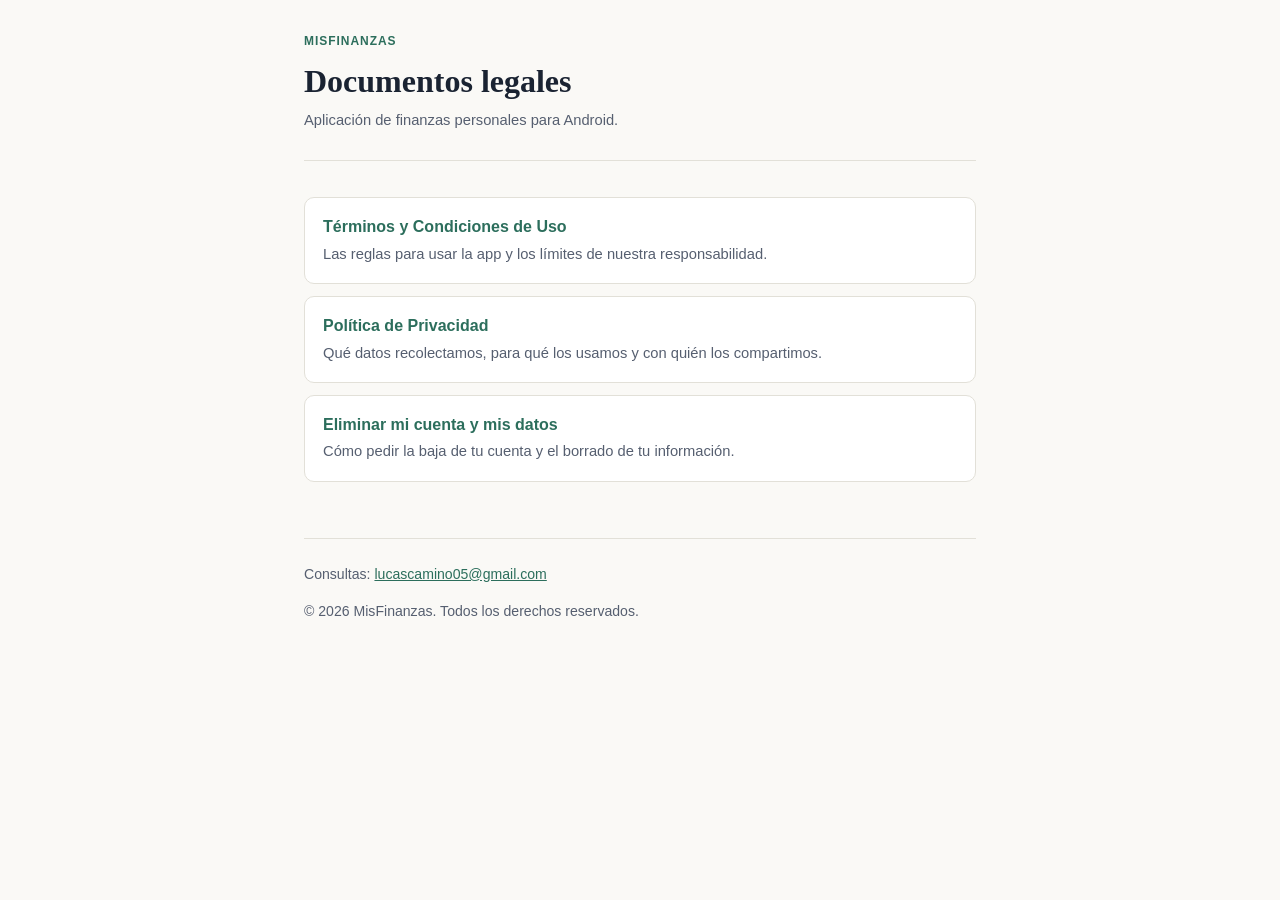
==== index.html @ 3539849a "Agrega sitio legal de MisFinanzas Terminos y condiciones, politica de privacidad, pagina de eliminac" ====
<!doctype html>
<html lang="es">
<head>
<meta charset="utf-8">
<meta name="viewport" content="width=device-width, initial-scale=1">
<title>MisFinanzas — Documentos legales</title>
<meta name="description" content="Términos y condiciones, política de privacidad y eliminación de cuenta de la app MisFinanzas.">
<link rel="stylesheet" href="style.css">
</head>
<body>
<div class="wrap">

  <header class="doc-header">
    <p class="eyebrow">MisFinanzas</p>
    <h1>Documentos legales</h1>
    <p class="meta">Aplicación de finanzas personales para Android.</p>
  </header>

  <ul class="doc-list">
    <li>
      <a href="terms.html">
        <strong>Términos y Condiciones de Uso</strong>
        <span>Las reglas para usar la app y los límites de nuestra responsabilidad.</span>
      </a>
    </li>
    <li>
      <a href="privacy-policy.html">
        <strong>Política de Privacidad</strong>
        <span>Qué datos recolectamos, para qué los usamos y con quién los compartimos.</span>
      </a>
    </li>
    <li>
      <a href="delete-account.html">
        <strong>Eliminar mi cuenta y mis datos</strong>
        <span>Cómo pedir la baja de tu cuenta y el borrado de tu información.</span>
      </a>
    </li>
  </ul>

  <footer>
    <p>Consultas: <a href="mailto:lucascamino05@gmail.com">lucascamino05@gmail.com</a></p>
    <p>© 2026 MisFinanzas. Todos los derechos reservados.</p>
  </footer>

</div>
</body>
</html>
---- style.css ----
:root {
  --bg: #faf9f6;
  --bg-raised: #ffffff;
  --text: #1a2332;
  --text-muted: #565f70;
  --border: #e2e0d8;
  --accent: #2c6e5c;
  --accent-soft: #e7f0ec;
  --warn-bg: #fdf3e3;
  --warn-border: #e8c98a;
  --warn-text: #6b4a12;
}
@media (prefers-color-scheme: dark) {
  :root {
    --bg: #11151c;
    --bg-raised: #171c25;
    --text: #e9e7e0;
    --text-muted: #9aa3b5;
    --border: #2a3140;
    --accent: #6fbfa4;
    --accent-soft: #1c2b28;
    --warn-bg: #2b2314;
    --warn-border: #5a4620;
    --warn-text: #e3c07f;
  }
}

* { box-sizing: border-box; }
body {
  margin: 0;
  background: var(--bg);
  color: var(--text);
  font-family: -apple-system, "Segoe UI", Roboto, Helvetica, Arial, sans-serif;
  line-height: 1.65;
}
h1, h2 {
  font-family: Georgia, "Iowan Old Style", "Palatino Linotype", Palatino, serif;
  text-wrap: balance;
}
.wrap { max-width: 720px; margin: 0 auto; padding: 32px 24px 96px; }

.site-nav {
  display: flex; flex-wrap: wrap; gap: 6px 18px;
  margin: 0 0 36px; padding-bottom: 14px;
  border-bottom: 1px solid var(--border); font-size: .88rem;
}
.site-nav a { color: var(--text-muted); text-decoration: none; }
.site-nav a:hover, .site-nav a[aria-current="page"] { color: var(--accent); }
.site-nav a[aria-current="page"] { font-weight: 600; }

header.doc-header { margin-bottom: 36px; padding-bottom: 28px; border-bottom: 1px solid var(--border); }
.eyebrow {
  text-transform: uppercase; letter-spacing: .08em; font-size: .75rem;
  color: var(--accent); font-weight: 600; margin: 0 0 10px;
}
h1 { font-size: 2rem; margin: 0 0 8px; line-height: 1.2; }
.meta { color: var(--text-muted); font-size: .92rem; margin: 0; }

.tldr {
  background: var(--accent-soft); border: 1px solid var(--border);
  border-radius: 10px; padding: 20px 22px; margin: 0 0 40px;
}
.tldr h2 {
  font-family: inherit; font-size: .95rem; margin: 0 0 10px;
  text-transform: uppercase; letter-spacing: .05em; color: var(--accent);
}
.tldr ul { margin: 0; padding-left: 1.15em; }
.tldr li { margin-bottom: 6px; }
.tldr li:last-child { margin-bottom: 0; }

nav.toc {
  margin: 0 0 44px; padding: 18px 22px; border: 1px solid var(--border);
  border-radius: 10px; background: var(--bg-raised);
}
nav.toc p {
  margin: 0 0 10px; font-size: .78rem; text-transform: uppercase;
  letter-spacing: .06em; color: var(--text-muted);
}
nav.toc ol { margin: 0; padding-left: 1.3em; columns: 2; column-gap: 24px; font-size: .92rem; }
nav.toc li { margin-bottom: 6px; }
nav.toc a { color: var(--text); text-decoration: none; }
nav.toc a:hover { color: var(--accent); text-decoration: underline; }

section { margin-bottom: 40px; scroll-margin-top: 20px; }
h2.section-title { font-size: 1.3rem; display: flex; align-items: baseline; gap: 10px; margin: 0 0 16px; }
h2.section-title .num { color: var(--accent); font-family: inherit; font-size: .95rem; font-weight: 700; }
h3 { font-size: 1.02rem; margin: 22px 0 8px; }
p { margin: 0 0 14px; }
ul, ol.plain { margin: 0 0 14px; padding-left: 1.3em; }
li { margin-bottom: 6px; }
a { color: var(--accent); }

.table-scroll { overflow-x: auto; }
table { width: 100%; border-collapse: collapse; margin: 12px 0 20px; font-size: .92rem; }
caption { text-align: left; color: var(--text-muted); font-size: .82rem; margin-bottom: 6px; }
th, td { border: 1px solid var(--border); padding: 9px 12px; text-align: left; vertical-align: top; }
th { background: var(--bg-raised); font-weight: 600; font-size: .85rem; }

.callout {
  border-left: 3px solid var(--accent); background: var(--accent-soft);
  padding: 14px 18px; border-radius: 0 8px 8px 0; margin: 16px 0; font-size: .94rem;
}
.callout.warn { border-left-color: var(--warn-border); background: var(--warn-bg); color: var(--warn-text); }
.callout p:last-child { margin-bottom: 0; }

.doc-list { list-style: none; padding: 0; margin: 0 0 14px; }
.doc-list li { margin-bottom: 12px; }
.doc-list a {
  display: block; padding: 16px 18px; border: 1px solid var(--border);
  border-radius: 10px; background: var(--bg-raised); color: var(--text); text-decoration: none;
}
.doc-list a:hover { border-color: var(--accent); }
.doc-list strong { display: block; color: var(--accent); }
.doc-list span { font-size: .92rem; color: var(--text-muted); }

footer { margin-top: 56px; padding-top: 24px; border-top: 1px solid var(--border); color: var(--text-muted); font-size: .88rem; }

@media (max-width: 520px) {
  .wrap { padding: 24px 18px 72px; }
  h1 { font-size: 1.6rem; }
  nav.toc ol { columns: 1; }
}
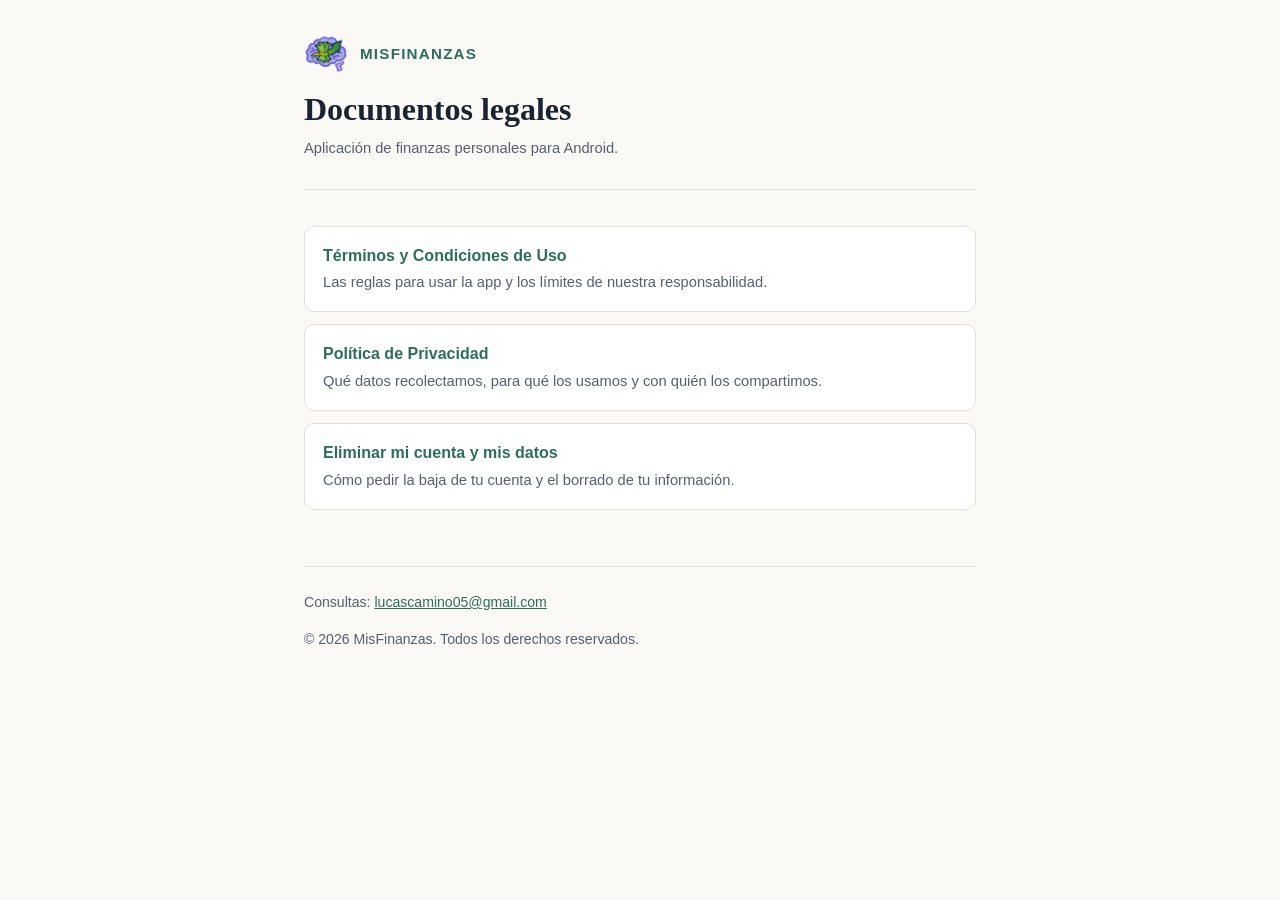
==== commit 0abf2bbd: "Agrega el icono de la app como favicon y junto al titulo - favicon.ico, favicon.png y apple-touch-ic" ====
--- a/index.html
+++ b/index.html
@@ -6,12 +6,15 @@
 <title>MisFinanzas — Documentos legales</title>
 <meta name="description" content="Términos y condiciones, política de privacidad y eliminación de cuenta de la app MisFinanzas.">
 <link rel="stylesheet" href="style.css">
+<link rel="icon" href="favicon.ico" sizes="any">
+<link rel="icon" type="image/png" href="favicon.png">
+<link rel="apple-touch-icon" href="apple-touch-icon.png">
 </head>
 <body>
 <div class="wrap">
 
   <header class="doc-header">
-    <p class="eyebrow">MisFinanzas</p>
+    <p class="eyebrow brand"><img class="brand-logo" src="logo.png" alt="" width="44" height="44"><span>MisFinanzas</span></p>
     <h1>Documentos legales</h1>
     <p class="meta">Aplicación de finanzas personales para Android.</p>
   </header>
--- a/style.css
+++ b/style.css
@@ -120,3 +120,6 @@
   h1 { font-size: 1.6rem; }
   nav.toc ol { columns: 1; }
 }
+
+.brand { display: flex; align-items: center; gap: 12px; font-size: .95rem; margin-bottom: 14px; }
+.brand-logo { width: 44px; height: 44px; flex: none; }
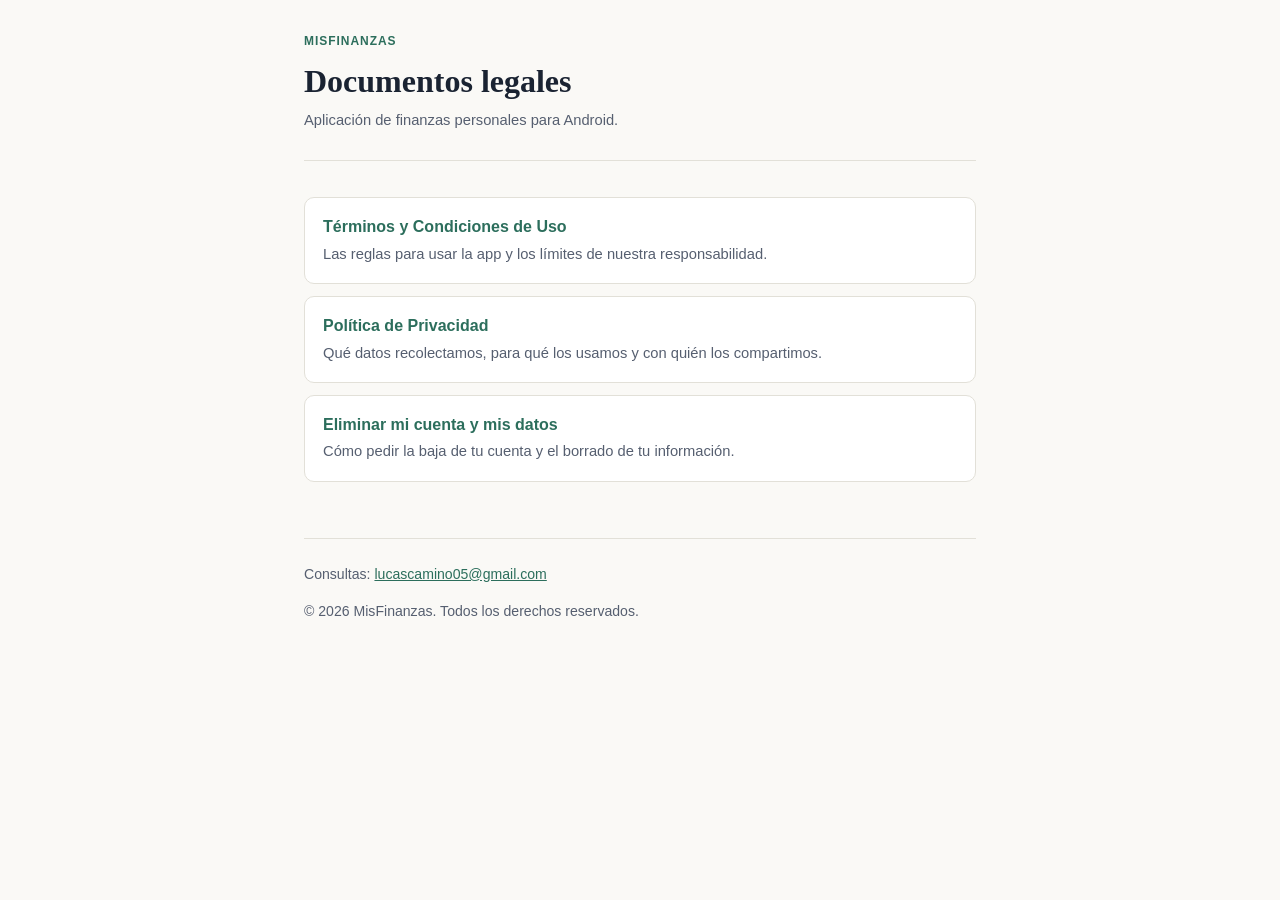
==== commit 91646188: "Quita el logo del encabezado, deja solo el favicon Co-Authored-By: Claude Sonnet 5.5 <noreply@anthro" ====
--- a/index.html
+++ b/index.html
@@ -14,7 +14,7 @@
 <div class="wrap">
 
   <header class="doc-header">
-    <p class="eyebrow brand"><img class="brand-logo" src="logo.png" alt="" width="44" height="44"><span>MisFinanzas</span></p>
+    <p class="eyebrow">MisFinanzas</p>
     <h1>Documentos legales</h1>
     <p class="meta">Aplicación de finanzas personales para Android.</p>
   </header>
--- a/style.css
+++ b/style.css
@@ -120,6 +120,3 @@
   h1 { font-size: 1.6rem; }
   nav.toc ol { columns: 1; }
 }
-
-.brand { display: flex; align-items: center; gap: 12px; font-size: .95rem; margin-bottom: 14px; }
-.brand-logo { width: 44px; height: 44px; flex: none; }
